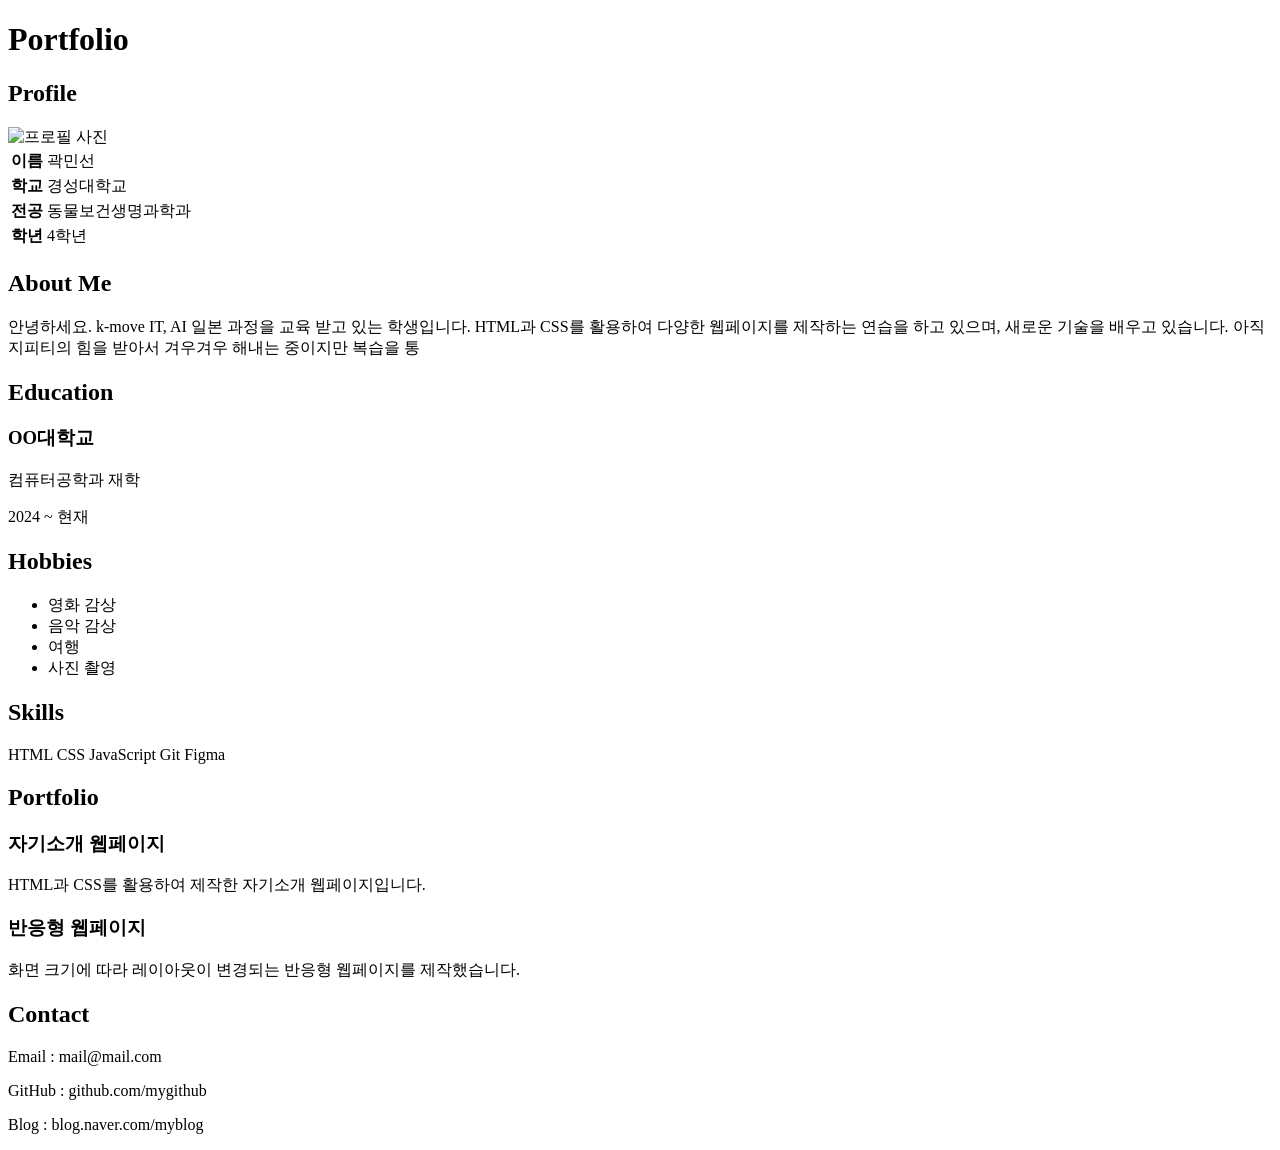
==== 0724/index.html @ 261d00f2 "Add files via upload" ====
<!DOCTYPE html>
<html lang="ko">
<head>
    <meta charset="UTF-8">
    <title>곽민선의 포트폴리오</title>
    <link rel="stylesheet" href="css/style.css">
</head>

<body>

<div class="wrapper">

    <h1>Portfolio</h1>

    <section id="my_info">

        <h2>Profile</h2>

        <img src="images/profile.jpg" alt="프로필 사진">

        <table>
            <tbody>

                <tr>
                    <th>이름</th>
                    <td>곽민선</td>
                </tr>

                <tr>
                    <th>학교</th>
                    <td>경성대학교</td>
                </tr>

                <tr>
                    <th>전공</th>
                    <td>동물보건생명과학과</td>
                </tr>

                <tr>
                    <th>학년</th>
                    <td>4학년</td>
                </tr>

            </tbody>
        </table>

    </section>

    <section id="about">

        <h2>About Me</h2>

        <div class="card">
            <p>
                안녕하세요.
                k-move IT, AI 일본 과정을 교육 받고 있는 학생입니다.
                HTML과 CSS를 활용하여 다양한 웹페이지를 제작하는 연습을 하고 있으며, 새로운 기술을 배우고 있습니다. 
                아직 지피티의 힘을 받아서 겨우겨우 해내는 중이지만 복습을 통
        </div>

    </section>

    <section id="education">

        <h2>Education</h2>

        <div class="card">

            <h3>OO대학교</h3>

            <p>컴퓨터공학과 재학</p>

            <p>2024 ~ 현재</p>

        </div>

    </section>

    <section id="hobby">

        <h2>Hobbies</h2>

        <div class="card">

            <ul>

                <li>영화 감상</li>

                <li>음악 감상</li>

                <li>여행</li>

                <li>사진 촬영</li>

            </ul>

        </div>

    </section>

    <section id="skill">

        <h2>Skills</h2>

        <div class="skill-box">

            <span>HTML</span>

            <span>CSS</span>

            <span>JavaScript</span>

            <span>Git</span>

            <span>Figma</span>

        </div>

    </section>

    <section id="project">

        <h2>Portfolio</h2>

        <div class="card">

            <h3>자기소개 웹페이지</h3>

            <p>
                HTML과 CSS를 활용하여 제작한 자기소개 웹페이지입니다.
            </p>

        </div>

        <div class="card">

            <h3>반응형 웹페이지</h3>

            <p>
                화면 크기에 따라 레이아웃이 변경되는 반응형 웹페이지를 제작했습니다.
            </p>

        </div>

    </section>

    <section id="contact">

        <h2>Contact</h2>

        <div class="card">

            <p>Email : mail@mail.com</p>

            <p>GitHub : github.com/mygithub</p>

            <p>Blog : blog.naver.com/myblog</p>

        </div>

    </section>

</div>

</body>
</html>
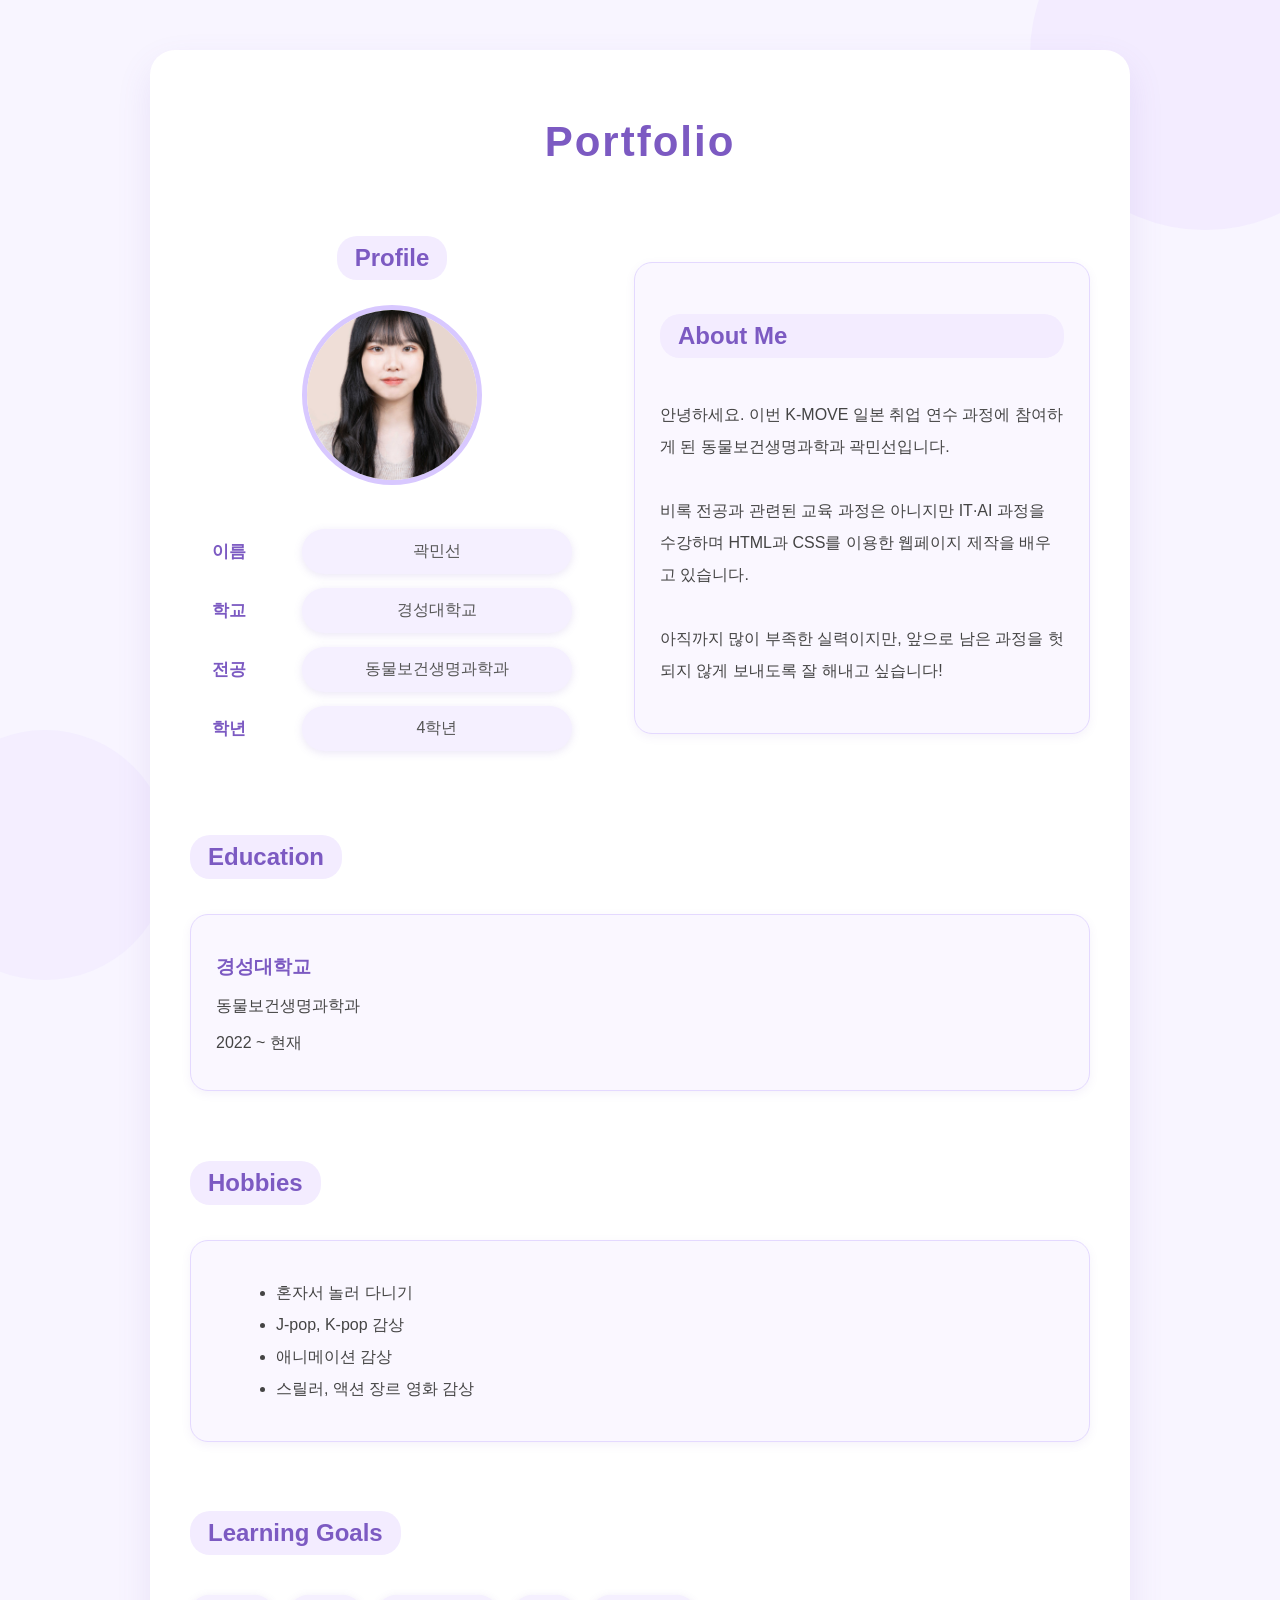
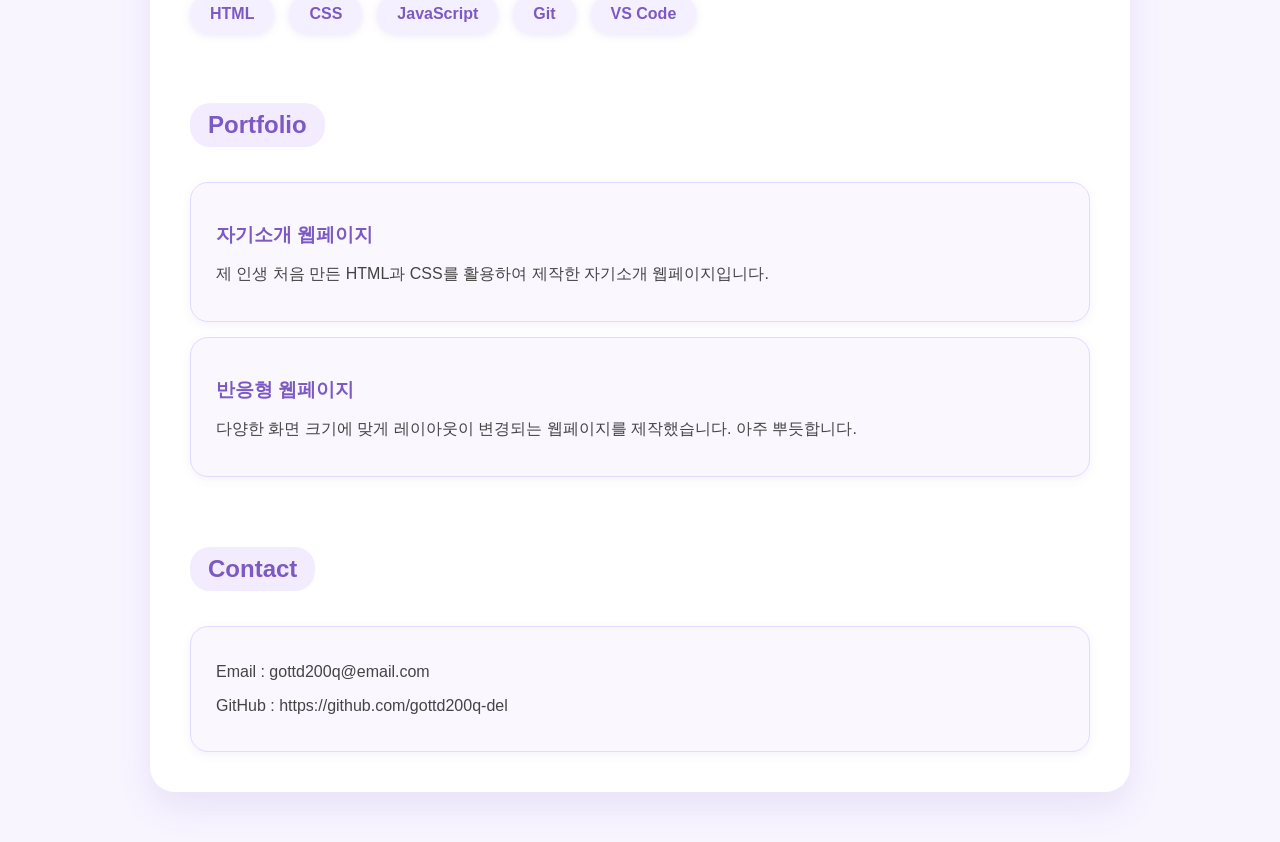
==== commit d1db4775: "Add files via upload" ====
--- a/0724/index.html
+++ b/0724/index.html
@@ -1,166 +1,179 @@
 <!DOCTYPE html>
 <html lang="ko">
+
 <head>
     <meta charset="UTF-8">
+    <meta name="viewport" content="width=device-width, initial-scale=1.0">
     <title>곽민선의 포트폴리오</title>
+
+    <!-- CSS 연결 -->
     <link rel="stylesheet" href="css/style.css">
 </head>
 
 <body>
 
-<div class="wrapper">
+    <div class="wrapper">
 
-    <h1>Portfolio</h1>
+        <h1>Portfolio</h1>
 
-    <section id="my_info">
+         <!-- ===== Profile ===== -->
 
-        <h2>Profile</h2>
+<section id="profile">
 
-        <img src="images/profile.jpg" alt="프로필 사진">
+    <div class="profile-container">
 
-        <table>
-            <tbody>
+        <!-- 왼쪽 -->
 
-                <tr>
-                    <th>이름</th>
-                    <td>곽민선</td>
-                </tr>
+        <div id="my_info">
 
-                <tr>
-                    <th>학교</th>
-                    <td>경성대학교</td>
-                </tr>
+            <h2>Profile</h2>
 
-                <tr>
-                    <th>전공</th>
-                    <td>동물보건생명과학과</td>
-                </tr>
+            <img src="images/asd-123.jpg" alt="프로필 사진">
 
-                <tr>
-                    <th>학년</th>
-                    <td>4학년</td>
-                </tr>
+            <table>
+                <tbody>
 
-            </tbody>
-        </table>
+                    <tr>
+                        <th>이름</th>
+                        <td>곽민선</td>
+                    </tr>
 
-    </section>
+                    <tr>
+                        <th>학교</th>
+                        <td>경성대학교</td>
+                    </tr>
 
-    <section id="about">
+                    <tr>
+                        <th>전공</th>
+                        <td>동물보건생명과학과</td>
+                    </tr>
 
-        <h2>About Me</h2>
+                    <tr>
+                        <th>학년</th>
+                        <td>4학년</td>
+                    </tr>
 
-        <div class="card">
-            <p>
-                안녕하세요.
-                k-move IT, AI 일본 과정을 교육 받고 있는 학생입니다.
-                HTML과 CSS를 활용하여 다양한 웹페이지를 제작하는 연습을 하고 있으며, 새로운 기술을 배우고 있습니다. 
-                아직 지피티의 힘을 받아서 겨우겨우 해내는 중이지만 복습을 통
-        </div>
-
-    </section>
-
-    <section id="education">
-
-        <h2>Education</h2>
-
-        <div class="card">
-
-            <h3>OO대학교</h3>
-
-            <p>컴퓨터공학과 재학</p>
-
-            <p>2024 ~ 현재</p>
+                </tbody>
+            </table>
 
         </div>
 
-    </section>
+        <!-- 오른쪽 -->
 
-    <section id="hobby">
+        <div class="intro card">
 
-        <h2>Hobbies</h2>
-
-        <div class="card">
-
-            <ul>
-
-                <li>영화 감상</li>
-
-                <li>음악 감상</li>
-
-                <li>여행</li>
-
-                <li>사진 촬영</li>
-
-            </ul>
-
-        </div>
-
-    </section>
-
-    <section id="skill">
-
-        <h2>Skills</h2>
-
-        <div class="skill-box">
-
-            <span>HTML</span>
-
-            <span>CSS</span>
-
-            <span>JavaScript</span>
-
-            <span>Git</span>
-
-            <span>Figma</span>
-
-        </div>
-
-    </section>
-
-    <section id="project">
-
-        <h2>Portfolio</h2>
-
-        <div class="card">
-
-            <h3>자기소개 웹페이지</h3>
+            <h2>About Me</h2>
 
             <p>
-                HTML과 CSS를 활용하여 제작한 자기소개 웹페이지입니다.
+                안녕하세요.
+                이번 K-MOVE 일본 취업 연수 과정에 참여하게 된 동물보건생명과학과 곽민선입니다.<br><br>
+                비록 전공과 관련된 교육 과정은 아니지만
+                IT·AI 과정을 수강하며 HTML과 CSS를 이용한 웹페이지 제작을 배우고 있습니다.<br><br>
+                아직까지 많이 부족한 실력이지만, 앞으로 남은 과정을 헛되지 않게 보내도록 잘 해내고 싶습니다!
+            
             </p>
 
         </div>
 
-        <div class="card">
-
-            <h3>반응형 웹페이지</h3>
-
-            <p>
-                화면 크기에 따라 레이아웃이 변경되는 반응형 웹페이지를 제작했습니다.
-            </p>
-
-        </div>
+    </div>
 
     </section>
 
-    <section id="contact">
+        <!-- Education -->
+        <section id="education">
 
-        <h2>Contact</h2>
+            <h2>Education</h2>
 
-        <div class="card">
+            <div class="card">
 
-            <p>Email : mail@mail.com</p>
+                <h3>경성대학교</h3>
 
-            <p>GitHub : github.com/mygithub</p>
+                <p>동물보건생명과학과</p>
 
-            <p>Blog : blog.naver.com/myblog</p>
+                <p>2022 ~ 현재</p>
 
-        </div>
+            </div>
 
-    </section>
+        </section>
 
-</div>
+        <!-- Hobby -->
+        <section id="hobby">
+
+            <h2>Hobbies</h2>
+
+            <div class="card">
+
+                <ul>
+                    <li>혼자서 놀러 다니기</li>
+                    <li>J-pop, K-pop 감상</li>
+                    <li>애니메이션 감상</li>
+                    <li>스릴러, 액션 장르 영화 감상</li>
+                </ul>
+
+            </div>
+
+        </section>
+
+        <!-- Skills -->
+        <section id="skill">
+
+            <h2>Learning Goals</h2>
+
+            <div class="skill-box">
+
+                <span>HTML</span>
+                <span>CSS</span>
+                <span>JavaScript</span>
+                <span>Git</span>
+                <span>VS Code</span>
+
+            </div>
+
+        </section>
+
+        <!-- Portfolio -->
+        <section id="project">
+
+            <h2>Portfolio</h2>
+
+            <div class="card">
+
+                <h3>자기소개 웹페이지</h3>
+
+                <p>
+                   제 인생 처음 만든 HTML과 CSS를 활용하여 제작한 자기소개 웹페이지입니다.
+                </p>
+
+            </div>
+
+            <div class="card">
+
+                <h3>반응형 웹페이지</h3>
+
+                <p>
+                    다양한 화면 크기에 맞게 레이아웃이 변경되는 웹페이지를 제작했습니다. 아주 뿌듯합니다.
+                </p>
+
+            </div>
+
+        </section>
+
+        <!-- Contact -->
+        <section id="contact">
+
+            <h2>Contact</h2>
+
+            <div class="card">
+
+                <p>Email : gottd200q@email.com</p>
+                <p>GitHub : https://github.com/gottd200q-del</p>
+             
+            </div>
+
+        </section>
+
+    </div>
 
 </body>
+
 </html>
--- a/0724/css/style.css
+++ b/0724/css/style.css
@@ -0,0 +1,202 @@
+/* ===== My Info ===== */
+body{
+    background:#f8f5ff;
+    font-family:"맑은 고딕", sans-serif;
+    color:#444;
+    margin:0;
+    position:relative;
+}
+.wrapper{
+    width:900px;
+    margin:50px auto;
+    padding:40px;
+    background:white;
+    border-radius:25px;
+    box-shadow:0 15px 35px rgba(124,90,194,.12);
+}
+h1{
+    text-align:center;
+    color:#7c5ac2;
+    font-size:42px;
+    margin-bottom:50px;
+    letter-spacing:2px;
+}
+#my_info{
+    text-align:center;
+}
+
+#my_info h2{
+    margin-bottom:25px;
+}
+
+#my_info img{
+    display:block;
+    width:170px;
+    height:170px;
+    margin:0 auto 30px;
+    object-fit:cover;
+    border-radius:50%;
+    border:5px solid #d8c8ff;
+}
+
+#my_info table{
+    width:360px;
+    margin:0 auto;
+    border-collapse:separate;
+    border-spacing:0 14px;
+}
+
+#my_info tbody{
+    display:flex;
+    flex-direction:column;
+    gap:14px;
+}
+
+#my_info tr{
+    display:flex;
+    align-items:center;
+}
+
+#my_info th{
+    width:90px;
+    text-align:left;
+    background:none;
+    color:#7c5ac2;
+    font-size:17px;
+    font-weight:bold;
+    padding:0;
+    border:none;
+}
+
+#my_info td{
+    flex:1;
+    background:#f5f0ff;
+    padding:12px 18px;
+    border-radius:25px;
+    color:#555;
+    border:none;
+    box-shadow:0 2px 8px rgba(124,90,194,.15);
+}
+/* 공통 카드 */
+
+.card{
+    background:#faf7ff;
+    border:1px solid #e4d9ff;
+    border-radius:18px;
+    padding:20px 25px;
+    margin-top:15px;
+    box-shadow:0 3px 10px rgba(124,90,194,.08);
+}
+
+.card h3{
+    color:#7c5ac2;
+    margin-bottom:10px;
+}
+
+.card span{
+    display:block;
+    margin-top:10px;
+    color:#888;
+    font-size:14px;
+}
+
+.card ul{
+    margin-left:20px;
+    line-height:2;
+}
+
+/* Skills */
+
+.skill-box{
+    display:flex;
+    flex-wrap:wrap;
+    gap:15px;
+    margin-top:20px;
+}
+
+.skill-box span{
+    background:#f5f0ff;
+    color:#7c5ac2;
+    padding:10px 20px;
+    border-radius:25px;
+    font-weight:bold;
+    box-shadow:0 2px 8px rgba(124,90,194,.15);
+}
+
+/* About */
+
+#about p{
+    background:#faf7ff;
+    border-radius:18px;
+    padding:20px;
+    line-height:1.8;
+}
+
+/* 제목 */
+
+section{
+    margin-top:50px;
+}
+
+section h2{
+    display:inline-block;
+    color:#7c5ac2;
+    background:#f3ecff;
+    padding:8px 18px;
+    border-radius:20px;
+    margin-bottom:20px;
+}
+body::before{
+    content:"";
+    position:fixed;
+    width:350px;
+    height:350px;
+    background:#eadfff;
+    border-radius:50%;
+    top:-120px;
+    right:-100px;
+    opacity:.4;
+    z-index:-1;
+}
+
+body::after{
+    content:"";
+    position:fixed;
+    width:250px;
+    height:250px;
+    background:#f0e8ff;
+    border-radius:50%;
+    bottom:-80px;
+    left:-80px;
+    opacity:.5;
+    z-index:-1;
+}
+/* ===== 상단 Profile ===== */
+
+.profile-container{
+    display:flex;
+    gap:40px;
+    align-items:center;
+    justify-content:space-between;
+}
+
+#my_info{
+    flex:1;
+}
+
+.intro{
+    flex:1;
+    min-height:430px;
+    display:flex;
+    flex-direction:column;
+    justify-content:center;
+}
+
+.intro h2{
+    margin-bottom:25px;
+}
+
+.intro p{
+    line-height:2;
+    font-size:16px;
+}
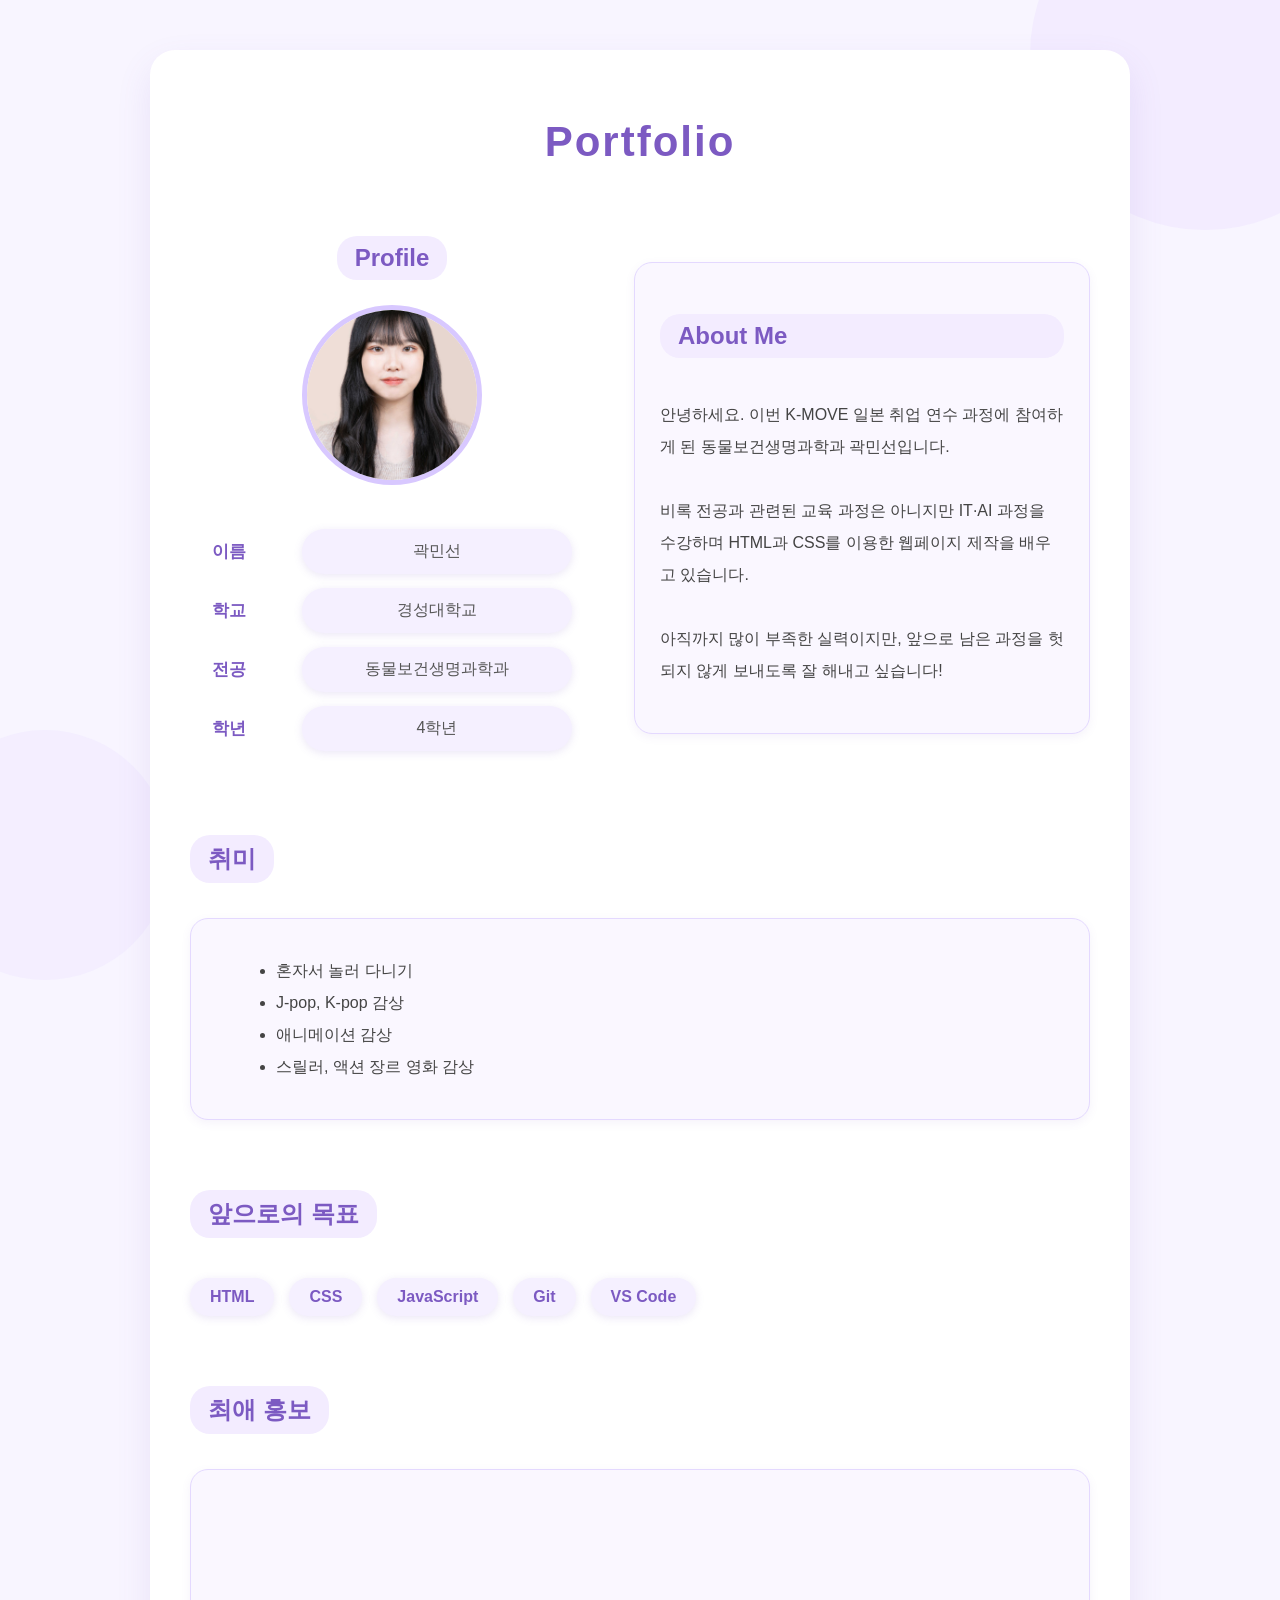
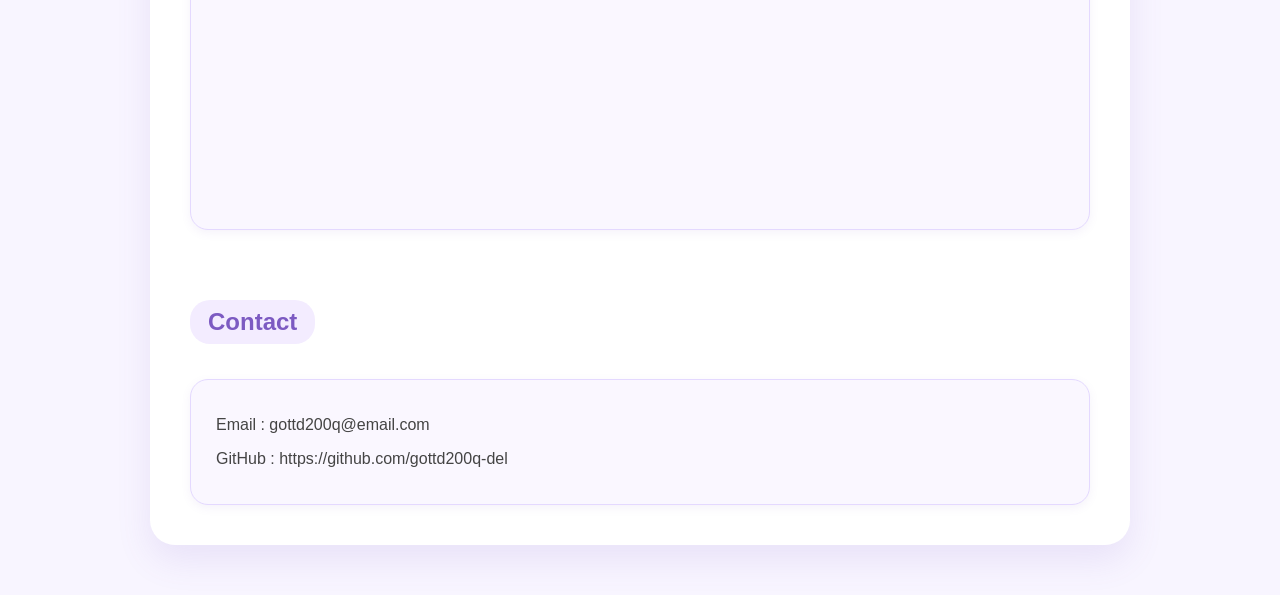
==== commit c3d93be7: "Add files via upload" ====
--- a/0724/index.html
+++ b/0724/index.html
@@ -77,29 +77,12 @@
 
     </div>
 
-    </section>
-
-        <!-- Education -->
-        <section id="education">
-
-            <h2>Education</h2>
-
-            <div class="card">
-
-                <h3>경성대학교</h3>
-
-                <p>동물보건생명과학과</p>
-
-                <p>2022 ~ 현재</p>
-
-            </div>
-
         </section>
 
         <!-- Hobby -->
-        <section id="hobby">
+        <section id="취미">
 
-            <h2>Hobbies</h2>
+            <h2>취미</h2>
 
             <div class="card">
 
@@ -114,10 +97,10 @@
 
         </section>
 
-        <!-- Skills -->
-        <section id="skill">
+        <!-- 목표 -->
+        <section id="목표">
 
-            <h2>Learning Goals</h2>
+            <h2>앞으로의 목표</h2>
 
             <div class="skill-box">
 
@@ -134,27 +117,20 @@
         <!-- Portfolio -->
         <section id="project">
 
-            <h2>Portfolio</h2>
+            <h2>최애 홍보</h2>
 
             <div class="card">
 
-                <h3>자기소개 웹페이지</h3>
-
-                <p>
-                   제 인생 처음 만든 HTML과 CSS를 활용하여 제작한 자기소개 웹페이지입니다.
-                </p>
-
-            </div>
-
-            <div class="card">
-
-                <h3>반응형 웹페이지</h3>
-
-                <p>
-                    다양한 화면 크기에 맞게 레이아웃이 변경되는 웹페이지를 제작했습니다. 아주 뿌듯합니다.
-                </p>
-
-            </div>
+              <iframe 
+            width="560" 
+            height="315" 
+            src="https://www.youtube.com/embed/SmG7wbxRtes?autoplay=1&mute=1&loop=1&playlist=SmG7wbxRtes&controls=0&rel=0" 
+            title="YouTube video player" 
+            frameborder="0" 
+            allow="accelerometer; autoplay; clipboard-write; encrypted-media; gyroscope; picture-in-picture; web-share" 
+            referrerpolicy="strict-origin-when-cross-origin" 
+            allowfullscreen>
+        </iframe>
 
         </section>
 
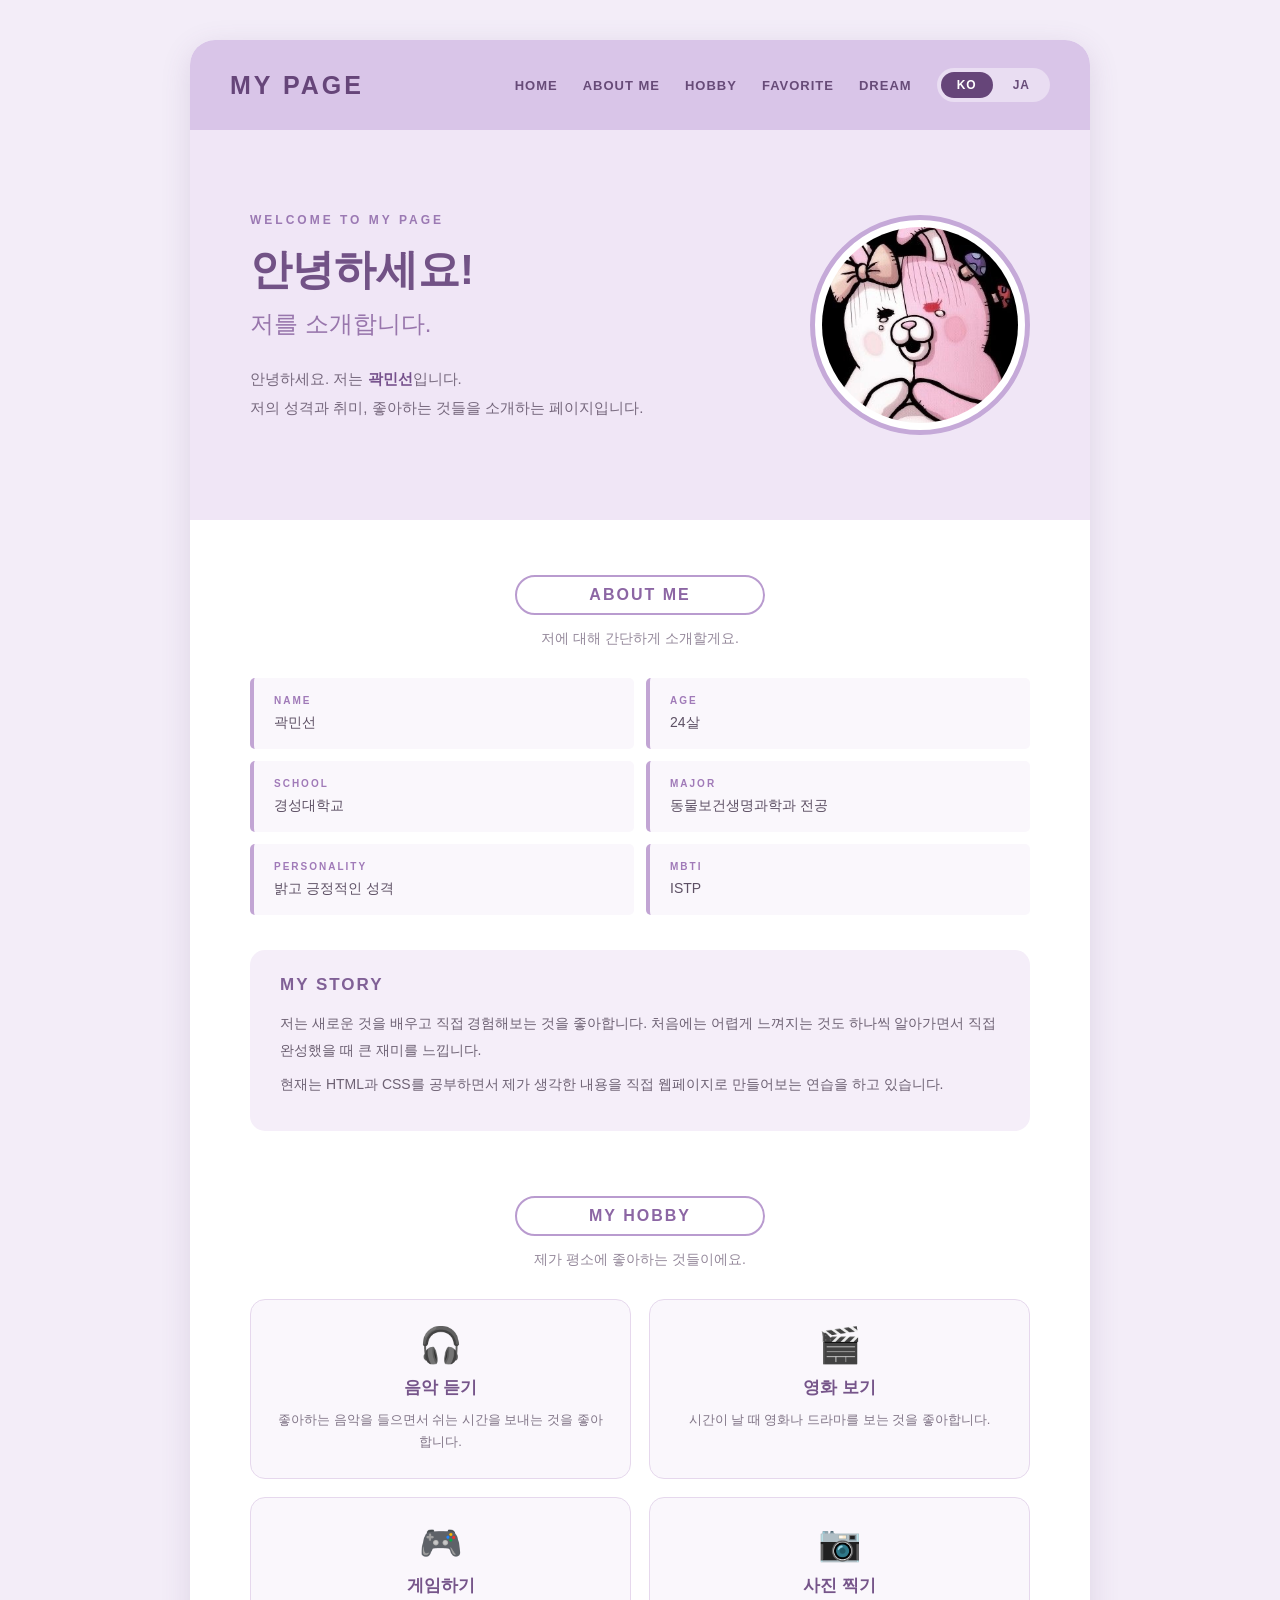
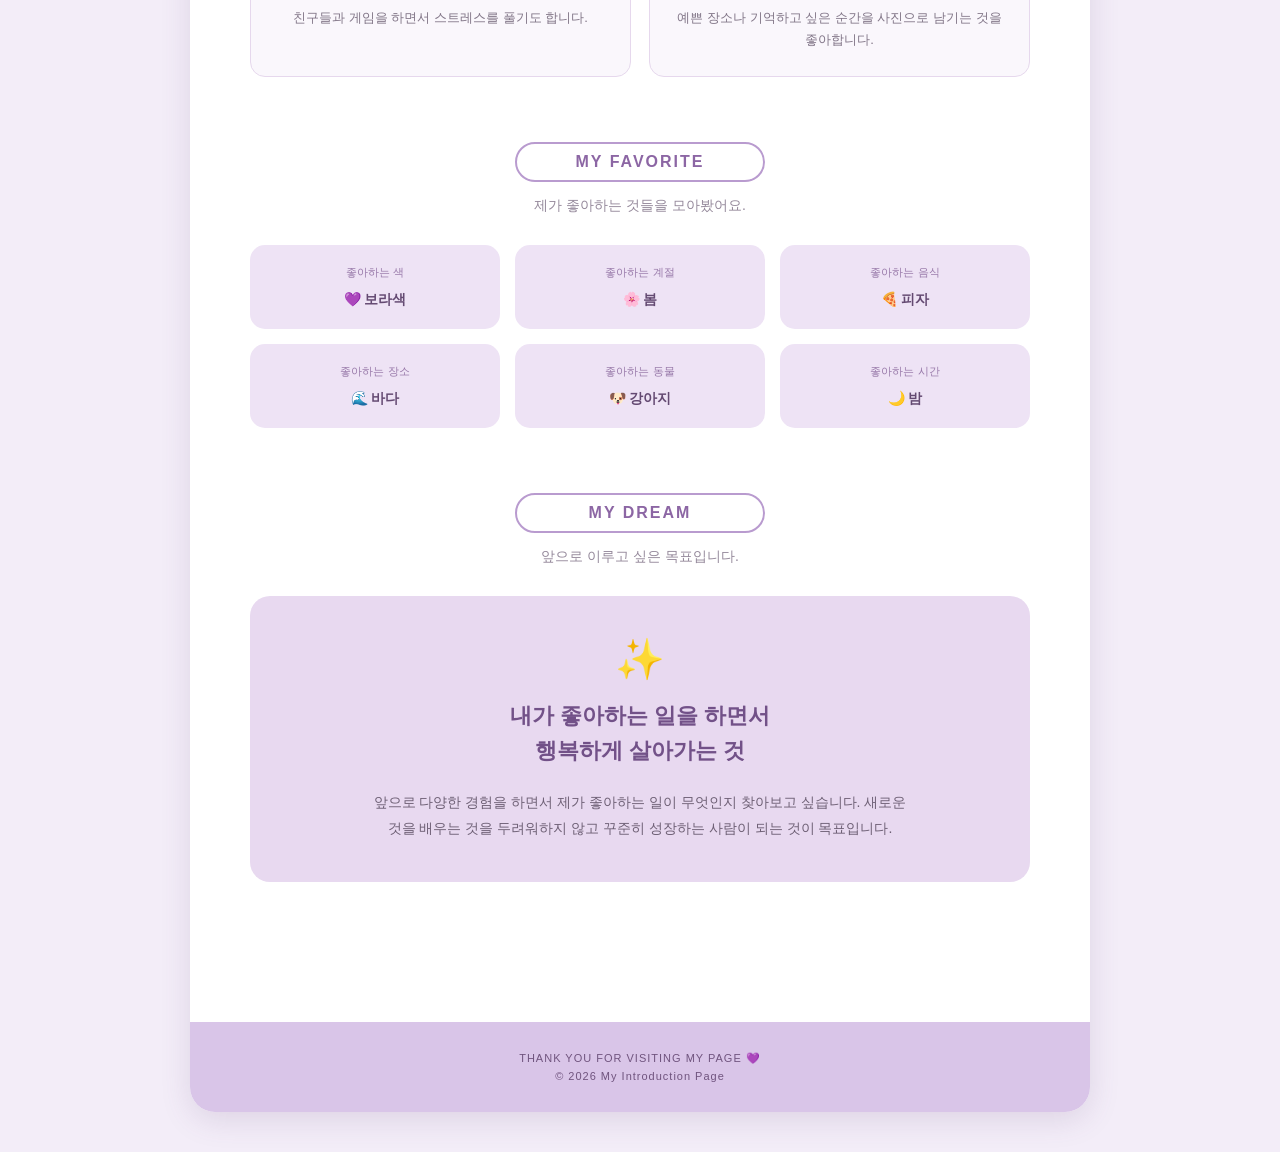
==== commit 62ef577a: "Add files via upload" ====
--- a/0724/index.html
+++ b/0724/index.html
@@ -1,154 +1,496 @@
-<!DOCTYPE html>
+﻿<!DOCTYPE html>
 <html lang="ko">
 
 <head>
     <meta charset="UTF-8">
-    <meta name="viewport" content="width=device-width, initial-scale=1.0">
-    <title>곽민선의 포트폴리오</title>
+
+    <title>나의 자기소개 페이지</title>
 
     <!-- CSS 연결 -->
-    <link rel="stylesheet" href="css/style.css">
+    <link rel="stylesheet" href="style.css">
 </head>
 
+
 <body>
 
-    <div class="wrapper">
-
-        <h1>Portfolio</h1>
-
-         <!-- ===== Profile ===== -->
-
-<section id="profile">
-
-    <div class="profile-container">
-
-        <!-- 왼쪽 -->
-
-        <div id="my_info">
-
-            <h2>Profile</h2>
-
-            <img src="images/asd-123.jpg" alt="프로필 사진">
-
-            <table>
-                <tbody>
-
-                    <tr>
-                        <th>이름</th>
-                        <td>곽민선</td>
-                    </tr>
-
-                    <tr>
-                        <th>학교</th>
-                        <td>경성대학교</td>
-                    </tr>
-
-                    <tr>
-                        <th>전공</th>
-                        <td>동물보건생명과학과</td>
-                    </tr>
-
-                    <tr>
-                        <th>학년</th>
-                        <td>4학년</td>
-                    </tr>
-
-                </tbody>
-            </table>
+<div id="wrapBox">
+
+
+    <!-- =================================
+         맨 위 메뉴
+         클릭하면 해당 부분으로 이동
+    ================================== -->
+
+    <section id="topMenus">
+
+        <h1>MY PAGE</h1>
+
+        <nav>
+
+            <ul>
+
+                <li>
+                    <a href="#home">HOME</a>
+                </li>
+
+                <li>
+                    <a href="#about">ABOUT ME</a>
+                </li>
+
+                <li>
+                    <a href="#hobby">HOBBY</a>
+                </li>
+
+                <li>
+                    <a href="#favorite">FAVORITE</a>
+                </li>
+
+                <li>
+                    <a href="#dream">DREAM</a>
+                </li>
+
+            </ul>
+
+            <!-- 한국어 / 일본어 변환 버튼 -->
+            <div id="langSwitch">
+                <button type="button" data-lang="ko" class="active">KO</button>
+                <button type="button" data-lang="ja">JA</button>
+            </div>
+
+        </nav>
+
+    </section>
+
+
+
+    <!-- =================================
+         HOME
+    ================================== -->
+
+    <header id="home">
+
+        <div class="homeText">
+
+            <p class="smallText">
+                WELCOME TO MY PAGE
+            </p>
+
+            <h1 data-ko="안녕하세요!" data-ja="こんにちは!">
+                안녕하세요!
+            </h1>
+
+            <h2 data-ko="저를 소개합니다." data-ja="私を紹介します。">
+                저를 소개합니다.
+            </h2>
+
+            <p data-ko-html="안녕하세요. 저는 <strong>곽민선</strong>입니다.<br>저의 성격과 취미, 좋아하는 것들을 소개하는 페이지입니다." data-ja-html="こんにちは。私は<strong>クァク・ミンソン</strong>です。<br>私の性格や趣味、好きなものを紹介するページです。">
+                안녕하세요. 저는 <strong>곽민선</strong>입니다.<br>
+                저의 성격과 취미, 좋아하는 것들을 소개하는 페이지입니다.
+            </p>
 
         </div>
 
-        <!-- 오른쪽 -->
-
-        <div class="intro card">
-
-            <h2>About Me</h2>
-
-            <p>
-                안녕하세요.
-                이번 K-MOVE 일본 취업 연수 과정에 참여하게 된 동물보건생명과학과 곽민선입니다.<br><br>
-                비록 전공과 관련된 교육 과정은 아니지만
-                IT·AI 과정을 수강하며 HTML과 CSS를 이용한 웹페이지 제작을 배우고 있습니다.<br><br>
-                아직까지 많이 부족한 실력이지만, 앞으로 남은 과정을 헛되지 않게 보내도록 잘 해내고 싶습니다!
-            
-            </p>
+
+        <!-- 프로필 사진 -->
+
+        <div class="homePhoto">
+
+            <img src="images/IMG_9519.jpeg" alt="프로필 사진" data-ko-alt="프로필 사진" data-ja-alt="プロフィール写真">
 
         </div>
 
+    </header>
+
+
+
+    <!-- =================================
+         본문
+    ================================== -->
+
+    <div id="mainContent">
+
+
+        <!-- =================================
+             ABOUT ME
+        ================================== -->
+
+        <section id="about" class="contentBox">
+
+            <h2>ABOUT ME</h2>
+
+            <p class="sectionIntro" data-ko="저에 대해 간단하게 소개할게요." data-ja="私について簡単に紹介しますね。">
+                저에 대해 간단하게 소개할게요.
+            </p>
+
+
+            <div class="aboutList">
+
+                <div class="aboutItem">
+
+                    <span class="label">
+                        NAME
+                    </span>
+
+                    <span class="value">
+                        곽민선
+                    </span>
+
+                </div>
+
+
+                <div class="aboutItem">
+
+                    <span class="label">
+                        AGE
+                    </span>
+
+                    <span class="value" data-ko="24살" data-ja="24歳">
+                        24살
+                    </span>
+
+                </div>
+
+
+                <div class="aboutItem">
+
+                    <span class="label">
+                        SCHOOL
+                    </span>
+
+                    <span class="value" data-ko="경성대학교" data-ja="慶星大学校">
+                        경성대학교
+                    </span>
+
+                </div>
+
+
+                <div class="aboutItem">
+
+                    <span class="label">
+                        MAJOR
+                    </span>
+
+                    <span class="value" data-ko="동물보건생명과학과 전공" data-ja="動物保健生命科学科 専攻">
+                        동물보건생명과학과 전공
+                    </span>
+
+                </div>
+
+
+                <div class="aboutItem">
+
+                    <span class="label">
+                        PERSONALITY
+                    </span>
+
+                    <span class="value" data-ko="밝고 긍정적인 성격" data-ja="明るく前向きな性格">
+                        밝고 긍정적인 성격
+                    </span>
+
+                </div>
+
+
+                <div class="aboutItem">
+
+                    <span class="label">
+                        MBTI
+                    </span>
+
+                    <span class="value">
+                        ISTP
+                    </span>
+
+                </div>
+
+            </div>
+
+
+            <div class="story">
+
+                <h3>MY STORY</h3>
+
+                <p data-ko="저는 새로운 것을 배우고 직접 경험해보는 것을 좋아합니다. 처음에는 어렵게 느껴지는 것도 하나씩 알아가면서 직접 완성했을 때 큰 재미를 느낍니다." data-ja="私は新しいことを学び、直接経験してみることが好きです。最初は難しく感じることも一つずつ理解しながら、直接完成させたときに大きな楽しさを感じます。">
+                    저는 새로운 것을 배우고 직접 경험해보는 것을 좋아합니다.
+                    처음에는 어렵게 느껴지는 것도 하나씩 알아가면서
+                    직접 완성했을 때 큰 재미를 느낍니다.
+                </p>
+
+                <p data-ko="현재는 HTML과 CSS를 공부하면서 제가 생각한 내용을 직접 웹페이지로 만들어보는 연습을 하고 있습니다." data-ja="現在はHTMLとCSSを勉強しながら、自分が考えた内容を直接ウェブページとして作ってみる練習をしています。">
+                    현재는 HTML과 CSS를 공부하면서
+                    제가 생각한 내용을 직접 웹페이지로 만들어보는
+                    연습을 하고 있습니다.
+                </p>
+
+            </div>
+
+        </section>
+
+
+
+        <!-- =================================
+             HOBBY
+        ================================== -->
+
+        <section id="hobby" class="contentBox">
+
+            <h2>MY HOBBY</h2>
+
+            <p class="sectionIntro" data-ko="제가 평소에 좋아하는 것들이에요." data-ja="私が普段好きなことです。">
+                제가 평소에 좋아하는 것들이에요.
+            </p>
+
+
+            <div class="hobbyList">
+
+
+                <div class="hobbyItem">
+
+                    <div class="icon">
+                        🎧
+                    </div>
+
+                    <h3 data-ko="음악 듣기" data-ja="音楽を聴くこと">음악 듣기</h3>
+
+                    <p data-ko="좋아하는 음악을 들으면서 쉬는 시간을 보내는 것을 좋아합니다." data-ja="好きな音楽を聴きながら休む時間を過ごすのが好きです。">
+                        좋아하는 음악을 들으면서
+                        쉬는 시간을 보내는 것을 좋아합니다.
+                    </p>
+
+                </div>
+
+
+
+                <div class="hobbyItem">
+
+                    <div class="icon">
+                        🎬
+                    </div>
+
+                    <h3 data-ko="영화 보기" data-ja="映画を見ること">영화 보기</h3>
+
+                    <p data-ko="시간이 날 때 영화나 드라마를 보는 것을 좋아합니다." data-ja="時間があるときに映画やドラマを見るのが好きです。">
+                        시간이 날 때 영화나 드라마를
+                        보는 것을 좋아합니다.
+                    </p>
+
+                </div>
+
+
+
+                <div class="hobbyItem">
+
+                    <div class="icon">
+                        🎮
+                    </div>
+
+                    <h3 data-ko="게임하기" data-ja="ゲームをすること">게임하기</h3>
+
+                    <p data-ko="친구들과 게임을 하면서 스트레스를 풀기도 합니다." data-ja="友達とゲームをしながらストレスを発散したりします。">
+                        친구들과 게임을 하면서
+                        스트레스를 풀기도 합니다.
+                    </p>
+
+                </div>
+
+
+
+                <div class="hobbyItem">
+
+                    <div class="icon">
+                        📷
+                    </div>
+
+                    <h3 data-ko="사진 찍기" data-ja="写真を撮ること">사진 찍기</h3>
+
+                    <p data-ko="예쁜 장소나 기억하고 싶은 순간을 사진으로 남기는 것을 좋아합니다." data-ja="きれいな場所や記憶しておきたい瞬間を写真に残すのが好きです。">
+                        예쁜 장소나 기억하고 싶은 순간을
+                        사진으로 남기는 것을 좋아합니다.
+                    </p>
+
+                </div>
+
+
+            </div>
+
+        </section>
+
+
+
+        <!-- =================================
+             FAVORITE
+        ================================== -->
+
+        <section id="favorite" class="contentBox">
+
+            <h2>MY FAVORITE</h2>
+
+            <p class="sectionIntro" data-ko="제가 좋아하는 것들을 모아봤어요." data-ja="私が好きなものを集めてみました。">
+                제가 좋아하는 것들을 모아봤어요.
+            </p>
+
+
+            <div class="favoriteList">
+
+
+                <div class="favoriteItem">
+
+                    <span data-ko="좋아하는 색" data-ja="好きな色">좋아하는 색</span>
+
+                    <strong data-ko="💜 보라색" data-ja="💜 紫色">💜 보라색</strong>
+
+                </div>
+
+
+                <div class="favoriteItem">
+
+                    <span data-ko="좋아하는 계절" data-ja="好きな季節">좋아하는 계절</span>
+
+                    <strong data-ko="🌸 봄" data-ja="🌸 春">🌸 봄</strong>
+
+                </div>
+
+
+                <div class="favoriteItem">
+
+                    <span data-ko="좋아하는 음식" data-ja="好きな食べ物">좋아하는 음식</span>
+
+                    <strong data-ko="🍕 피자" data-ja="🍕 ピザ">🍕 피자</strong>
+
+                </div>
+
+
+                <div class="favoriteItem">
+
+                    <span data-ko="좋아하는 장소" data-ja="好きな場所">좋아하는 장소</span>
+
+                    <strong data-ko="🌊 바다" data-ja="🌊 海">🌊 바다</strong>
+
+                </div>
+
+
+                <div class="favoriteItem">
+
+                    <span data-ko="좋아하는 동물" data-ja="好きな動物">좋아하는 동물</span>
+
+                    <strong data-ko="🐶 강아지" data-ja="🐶 犬">🐶 강아지</strong>
+
+                </div>
+
+
+                <div class="favoriteItem">
+
+                    <span data-ko="좋아하는 시간" data-ja="好きな時間">좋아하는 시간</span>
+
+                    <strong data-ko="🌙 밤" data-ja="🌙 夜">🌙 밤</strong>
+
+                </div>
+
+
+            </div>
+
+        </section>
+
+
+
+        <!-- =================================
+             DREAM
+        ================================== -->
+
+        <section id="dream" class="contentBox dreamBox">
+
+            <h2>MY DREAM</h2>
+
+            <p class="sectionIntro" data-ko="앞으로 이루고 싶은 목표입니다." data-ja="これから叶えたい目標です。">
+                앞으로 이루고 싶은 목표입니다.
+            </p>
+
+
+            <div class="dreamText">
+
+                <div class="dreamIcon">
+                    ✨
+                </div>
+
+                <h3 data-ko-html="내가 좋아하는 일을 하면서<br>행복하게 살아가는 것" data-ja-html="自分の好きなことをしながら<br>幸せに生きていくこと">
+                    내가 좋아하는 일을 하면서<br>
+                    행복하게 살아가는 것
+                </h3>
+
+                <p data-ko="앞으로 다양한 경험을 하면서 제가 좋아하는 일이 무엇인지 찾아보고 싶습니다. 새로운 것을 배우는 것을 두려워하지 않고 꾸준히 성장하는 사람이 되는 것이 목표입니다." data-ja="これから様々な経験をしながら、自分が好きなことが何なのか探してみたいです。新しいことを学ぶことを恐れず、コツコツと成長する人になることが目標です。">
+                    앞으로 다양한 경험을 하면서
+                    제가 좋아하는 일이 무엇인지 찾아보고 싶습니다.
+                    새로운 것을 배우는 것을 두려워하지 않고
+                    꾸준히 성장하는 사람이 되는 것이 목표입니다.
+                </p>
+
+            </div>
+
+        </section>
+
+
+
     </div>
 
-        </section>
-
-        <!-- Hobby -->
-        <section id="취미">
-
-            <h2>취미</h2>
-
-            <div class="card">
-
-                <ul>
-                    <li>혼자서 놀러 다니기</li>
-                    <li>J-pop, K-pop 감상</li>
-                    <li>애니메이션 감상</li>
-                    <li>스릴러, 액션 장르 영화 감상</li>
-                </ul>
-
-            </div>
-
-        </section>
-
-        <!-- 목표 -->
-        <section id="목표">
-
-            <h2>앞으로의 목표</h2>
-
-            <div class="skill-box">
-
-                <span>HTML</span>
-                <span>CSS</span>
-                <span>JavaScript</span>
-                <span>Git</span>
-                <span>VS Code</span>
-
-            </div>
-
-        </section>
-
-        <!-- Portfolio -->
-        <section id="project">
-
-            <h2>최애 홍보</h2>
-
-            <div class="card">
-
-              <iframe 
-            width="560" 
-            height="315" 
-            src="https://www.youtube.com/embed/SmG7wbxRtes?autoplay=1&mute=1&loop=1&playlist=SmG7wbxRtes&controls=0&rel=0" 
-            title="YouTube video player" 
-            frameborder="0" 
-            allow="accelerometer; autoplay; clipboard-write; encrypted-media; gyroscope; picture-in-picture; web-share" 
-            referrerpolicy="strict-origin-when-cross-origin" 
-            allowfullscreen>
-        </iframe>
-
-        </section>
-
-        <!-- Contact -->
-        <section id="contact">
-
-            <h2>Contact</h2>
-
-            <div class="card">
-
-                <p>Email : gottd200q@email.com</p>
-                <p>GitHub : https://github.com/gottd200q-del</p>
-             
-            </div>
-
-        </section>
-
-    </div>
+
+
+    <!-- =================================
+         FOOTER
+    ================================== -->
+
+    <footer>
+
+        <p>
+            THANK YOU FOR VISITING MY PAGE 💜
+        </p>
+
+        <p>
+            © 2026 My Introduction Page
+        </p>
+
+    </footer>
+
+
+</div>
+
+<!-- 언어 변환 스크립트 -->
+<script>
+    (function () {
+        var buttons = document.querySelectorAll('#langSwitch button');
+
+        function setLang(lang) {
+            document.documentElement.lang = (lang === 'ja') ? 'ja' : 'ko';
+
+            // 일반 텍스트 변환 (data-ko / data-ja)
+            document.querySelectorAll('[data-ko]').forEach(function (el) {
+                var text = el.getAttribute('data-' + lang);
+                if (text) el.textContent = text;
+            });
+
+            // HTML 포함 텍스트 변환 (예: <strong>, <br> 태그 포함)
+            document.querySelectorAll('[data-ko-html]').forEach(function (el) {
+                var html = el.getAttribute('data-' + lang + '-html');
+                if (html) el.innerHTML = html;
+            });
+
+            // 이미지 alt 속성 변환
+            document.querySelectorAll('[data-ko-alt]').forEach(function (el) {
+                var alt = el.getAttribute('data-' + lang + '-alt');
+                if (alt) el.setAttribute('alt', alt);
+            });
+
+            // 버튼 활성화 표시
+            buttons.forEach(function (btn) {
+                btn.classList.toggle('active', btn.getAttribute('data-lang') === lang);
+            });
+        }
+
+        buttons.forEach(function (btn) {
+            btn.addEventListener('click', function () {
+                setLang(btn.getAttribute('data-lang'));
+            });
+        });
+    })();
+</script>
 
 </body>
 
--- a/0724/style.css
+++ b/0724/style.css
@@ -0,0 +1,754 @@
+/* =========================================
+   전체 기본 설정
+========================================= */
+
+* {
+    box-sizing: border-box;
+}
+
+
+html {
+    scroll-behavior: smooth;
+}
+
+
+body {
+    margin: 0;
+    padding: 0;
+
+    background-color: #f3edf8;
+
+    color: #55465e;
+
+    font-family: Arial, sans-serif;
+}
+
+
+/* 링크 기본 설정 */
+
+a {
+    text-decoration: none;
+
+    color: inherit;
+}
+
+
+
+/* =========================================
+   전체 페이지
+========================================= */
+
+#wrapBox {
+
+    width: 900px;
+
+    margin: 40px auto;
+
+    background-color: white;
+
+    border-radius: 25px;
+
+    overflow: hidden;
+
+    box-shadow:
+        0 8px 30px rgba(100, 70, 120, 0.15);
+}
+
+
+
+/* =========================================
+   맨 위 메뉴
+========================================= */
+
+#topMenus {
+
+    height: 90px;
+
+    padding: 0 40px;
+
+    background-color: #d9c5e8;
+
+    display: flex;
+
+    align-items: center;
+
+    justify-content: space-between;
+}
+
+
+
+/* MY PAGE */
+
+#topMenus h1 {
+
+    margin: 0;
+
+    color: #664579;
+
+    font-size: 25px;
+
+    letter-spacing: 3px;
+}
+
+
+
+/* 메뉴 + 언어 버튼을 묶는 영역 */
+
+#topMenus nav {
+
+    display: flex;
+
+    align-items: center;
+
+    gap: 25px;
+}
+
+
+
+/* 메뉴 */
+
+#topMenus ul {
+
+    margin: 0;
+
+    padding: 0;
+
+    list-style: none;
+
+    display: flex;
+
+    gap: 25px;
+}
+
+
+
+/* 메뉴 하나 */
+
+#topMenus li {
+
+    display: inline-block;
+}
+
+
+
+/* 메뉴 글자 */
+
+#topMenus a {
+
+    color: #674b78;
+
+    font-size: 13px;
+
+    font-weight: bold;
+
+    letter-spacing: 1px;
+
+    transition: 0.2s;
+}
+
+
+
+/* 마우스를 올렸을 때 */
+
+#topMenus a:hover {
+
+    color: white;
+
+    border-bottom: 2px solid white;
+
+    padding-bottom: 5px;
+}
+
+
+
+/* 언어 변환 버튼 */
+
+#langSwitch {
+
+    display: flex;
+
+    gap: 4px;
+
+    padding: 4px;
+
+    background-color: rgba(255, 255, 255, 0.4);
+
+    border-radius: 999px;
+}
+
+
+
+#langSwitch button {
+
+    border: none;
+
+    background-color: transparent;
+
+    padding: 6px 16px;
+
+    border-radius: 999px;
+
+    color: #674b78;
+
+    font-size: 12px;
+
+    font-weight: bold;
+
+    letter-spacing: 1px;
+
+    cursor: pointer;
+
+    transition: 0.2s;
+}
+
+
+
+#langSwitch button:hover {
+
+    color: #4a3057;
+}
+
+
+
+#langSwitch button.active {
+
+    background-color: #664579;
+
+    color: white;
+}
+
+
+
+/* =========================================
+   HOME
+========================================= */
+
+header {
+
+    min-height: 390px;
+
+    padding: 55px 60px;
+
+    background-color: #f0e6f6;
+
+    display: flex;
+
+    align-items: center;
+
+    justify-content: space-between;
+}
+
+
+
+/* 왼쪽 글 */
+
+.homeText {
+
+    width: 55%;
+}
+
+
+
+/* 작은 글자 */
+
+.smallText {
+
+    margin: 0 0 15px;
+
+    color: #9b79b3;
+
+    font-size: 12px;
+
+    font-weight: bold;
+
+    letter-spacing: 3px;
+}
+
+
+
+/* 안녕하세요 */
+
+.homeText h1 {
+
+    margin: 0 0 10px;
+
+    color: #725286;
+
+    font-size: 42px;
+}
+
+
+
+/* 저를 소개합니다 */
+
+.homeText h2 {
+
+    margin: 0 0 25px;
+
+    color: #9876ac;
+
+    font-size: 24px;
+
+    font-weight: normal;
+}
+
+
+
+/* 소개 문장 */
+
+.homeText > p:last-child {
+
+    color: #76687d;
+
+    font-size: 15px;
+
+    line-height: 1.9;
+}
+
+
+
+/* 이름 강조 */
+
+.homeText strong {
+
+    color: #76518c;
+}
+
+
+
+/* =========================================
+   프로필 사진
+========================================= */
+
+.homePhoto {
+
+    width: 220px;
+
+    height: 220px;
+
+    padding: 7px;
+
+    background-color: white;
+
+    border: 5px solid #c5a9d8;
+
+    border-radius: 50%;
+
+    overflow: hidden;
+}
+
+
+
+.homePhoto img {
+
+    width: 100%;
+
+    height: 100%;
+
+    object-fit: cover;
+
+    border-radius: 50%;
+}
+
+
+
+/* =========================================
+   본문
+========================================= */
+
+#mainContent {
+
+    padding: 55px 60px;
+}
+
+
+
+/* =========================================
+   각각의 내용 박스
+========================================= */
+
+.contentBox {
+
+    margin-bottom: 65px;
+}
+
+
+
+/* 제목 */
+
+.contentBox > h2 {
+
+    width: 250px;
+
+    margin: 0 auto 15px;
+
+    padding: 9px 15px;
+
+    border: 2px solid #b99bcf;
+
+    border-radius: 30px;
+
+    text-align: center;
+
+    color: #8c66a4;
+
+    font-size: 16px;
+
+    letter-spacing: 2px;
+}
+
+
+
+/* 제목 밑 설명 */
+
+.sectionIntro {
+
+    margin: 0 0 30px;
+
+    color: #95899b;
+
+    text-align: center;
+
+    font-size: 14px;
+}
+
+
+
+/* =========================================
+   ABOUT ME
+========================================= */
+
+.aboutList {
+
+    display: grid;
+
+    grid-template-columns: 1fr 1fr;
+
+    gap: 12px;
+
+    margin-bottom: 35px;
+}
+
+
+
+/* 각각의 정보 */
+
+.aboutItem {
+
+    padding: 17px 20px;
+
+    background-color: #faf7fc;
+
+    border-left: 4px solid #c2a5d4;
+
+    border-radius: 5px;
+}
+
+
+
+/* NAME, AGE 같은 글자 */
+
+.aboutItem .label {
+
+    display: block;
+
+    margin-bottom: 7px;
+
+    color: #a07ab8;
+
+    font-size: 10px;
+
+    font-weight: bold;
+
+    letter-spacing: 2px;
+}
+
+
+
+/* 실제 정보 */
+
+.aboutItem .value {
+
+    color: #5d5064;
+
+    font-size: 14px;
+}
+
+
+
+/* =========================================
+   MY STORY
+========================================= */
+
+.story {
+
+    padding: 25px 30px;
+
+    background-color: #f5eef9;
+
+    border-radius: 15px;
+}
+
+
+
+.story h3 {
+
+    margin: 0 0 15px;
+
+    color: #806096;
+
+    font-size: 17px;
+
+    letter-spacing: 2px;
+}
+
+
+
+.story p {
+
+    margin: 8px 0;
+
+    color: #6d6173;
+
+    font-size: 14px;
+
+    line-height: 1.9;
+}
+
+
+
+/* =========================================
+   HOBBY
+========================================= */
+
+.hobbyList {
+
+    display: grid;
+
+    grid-template-columns: 1fr 1fr;
+
+    gap: 18px;
+}
+
+
+
+/* 취미 하나 */
+
+.hobbyItem {
+
+    padding: 25px;
+
+    background-color: #faf7fc;
+
+    border: 1px solid #e6d8ed;
+
+    border-radius: 15px;
+
+    text-align: center;
+
+    transition: 0.2s;
+}
+
+
+
+/* 마우스를 올렸을 때 */
+
+.hobbyItem:hover {
+
+    background-color: #f1e5f7;
+
+    transform: translateY(-5px);
+
+    box-shadow:
+        0 5px 15px rgba(130, 90, 150, 0.1);
+}
+
+
+
+/* 아이콘 */
+
+.hobbyItem .icon {
+
+    margin-bottom: 10px;
+
+    font-size: 35px;
+}
+
+
+
+/* 취미 제목 */
+
+.hobbyItem h3 {
+
+    margin: 10px 0;
+
+    color: #76558a;
+
+    font-size: 17px;
+}
+
+
+
+/* 취미 설명 */
+
+.hobbyItem p {
+
+    margin: 0;
+
+    color: #817587;
+
+    font-size: 13px;
+
+    line-height: 1.7;
+}
+
+
+
+/* =========================================
+   FAVORITE
+========================================= */
+
+.favoriteList {
+
+    display: grid;
+
+    grid-template-columns: 1fr 1fr 1fr;
+
+    gap: 15px;
+}
+
+
+
+/* 좋아하는 것 하나 */
+
+.favoriteItem {
+
+    padding: 20px 10px;
+
+    background-color: #eee3f5;
+
+    border-radius: 15px;
+
+    text-align: center;
+}
+
+
+
+/* 작은 제목 */
+
+.favoriteItem span {
+
+    display: block;
+
+    margin-bottom: 10px;
+
+    color: #9879a9;
+
+    font-size: 11px;
+}
+
+
+
+/* 실제 좋아하는 것 */
+
+.favoriteItem strong {
+
+    color: #644a72;
+
+    font-size: 14px;
+}
+
+
+
+/* =========================================
+   MY DREAM
+========================================= */
+
+.dreamBox {
+
+    padding-bottom: 20px;
+}
+
+
+
+.dreamText {
+
+    padding: 40px;
+
+    background-color: #e8d9f0;
+
+    border-radius: 20px;
+
+    text-align: center;
+}
+
+
+
+/* 꿈 아이콘 */
+
+.dreamIcon {
+
+    margin-bottom: 15px;
+
+    font-size: 40px;
+}
+
+
+
+/* 꿈 제목 */
+
+.dreamText h3 {
+
+    margin: 0 0 20px;
+
+    color: #725188;
+
+    font-size: 22px;
+
+    line-height: 1.6;
+}
+
+
+
+/* 꿈 내용 */
+
+.dreamText p {
+
+    margin: 0 auto;
+
+    max-width: 550px;
+
+    color: #6e6075;
+
+    font-size: 14px;
+
+    line-height: 1.9;
+}
+
+
+
+/* =========================================
+   FOOTER
+========================================= */
+
+footer {
+
+    padding: 25px;
+
+    background-color: #d9c5e8;
+
+    text-align: center;
+}
+
+
+
+footer p {
+
+    margin: 5px;
+
+    color: #70547e;
+
+    font-size: 11px;
+
+    letter-spacing: 1px;
+}
